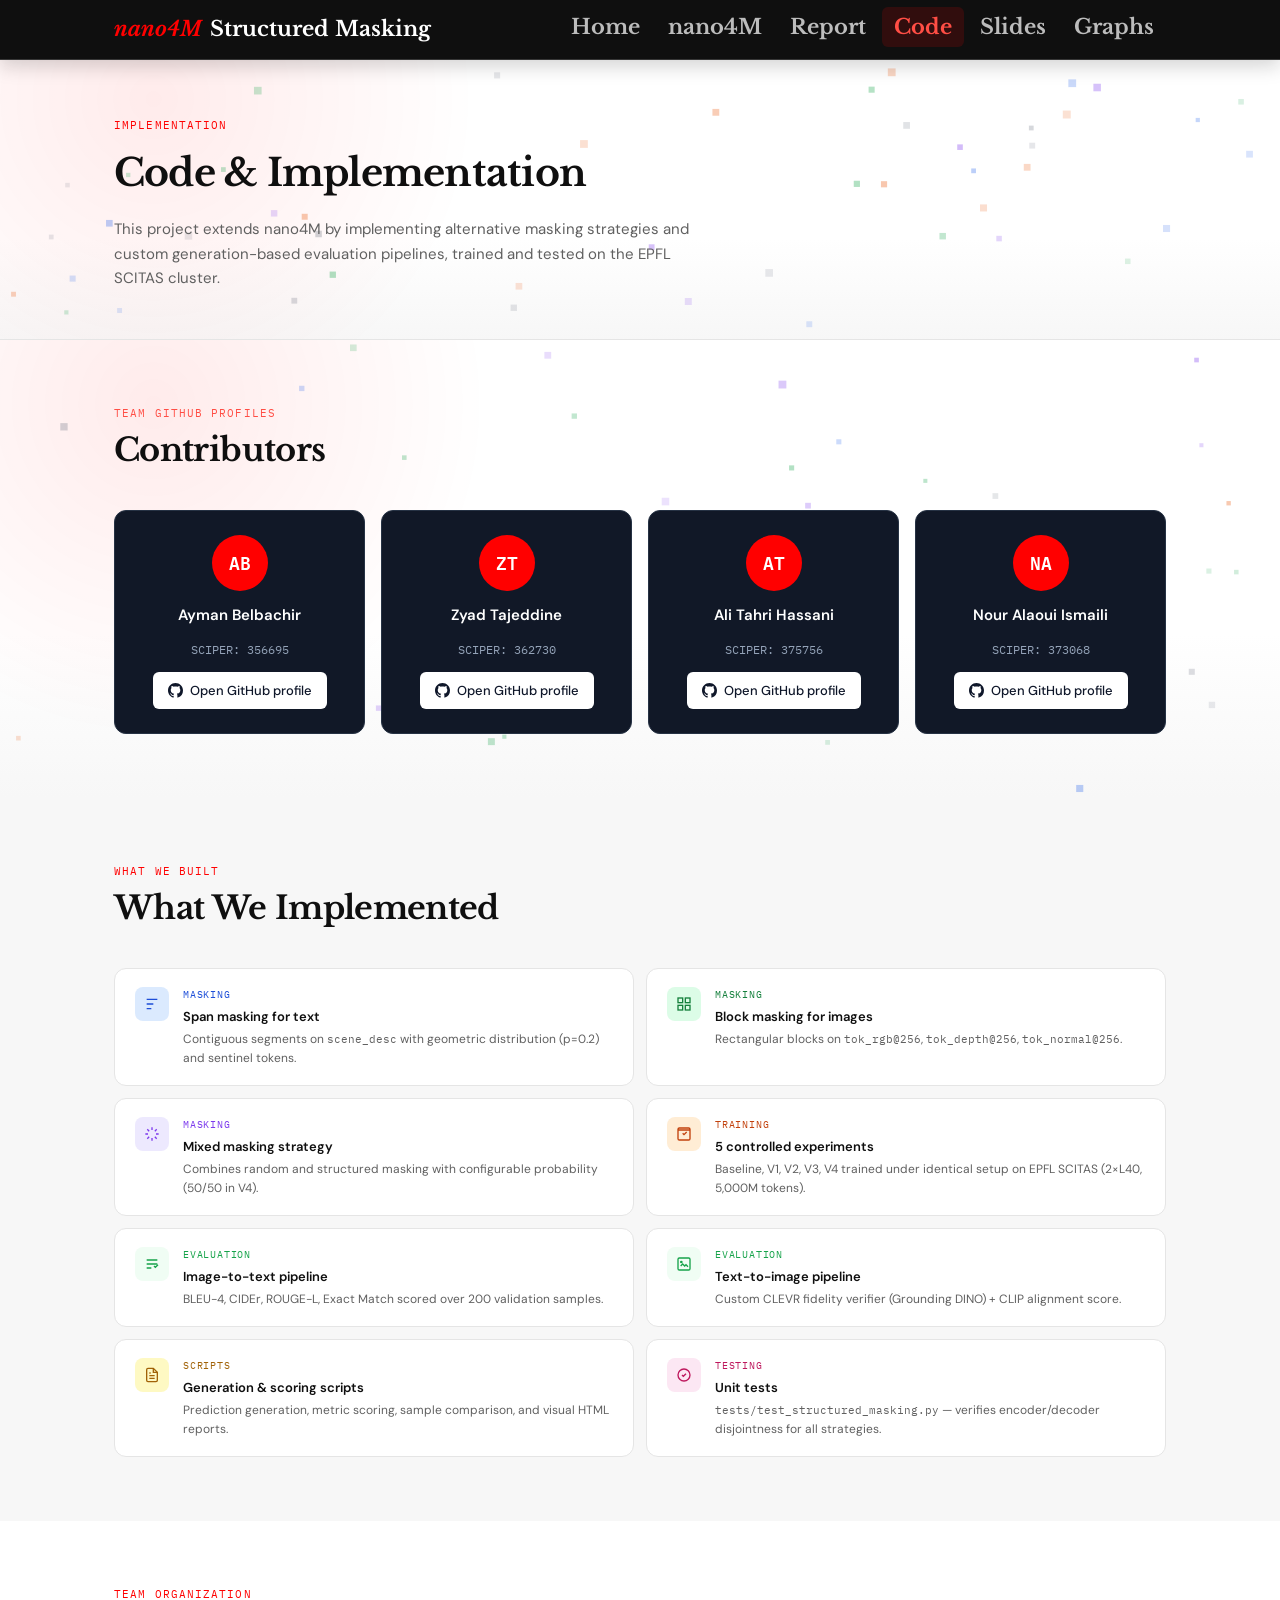
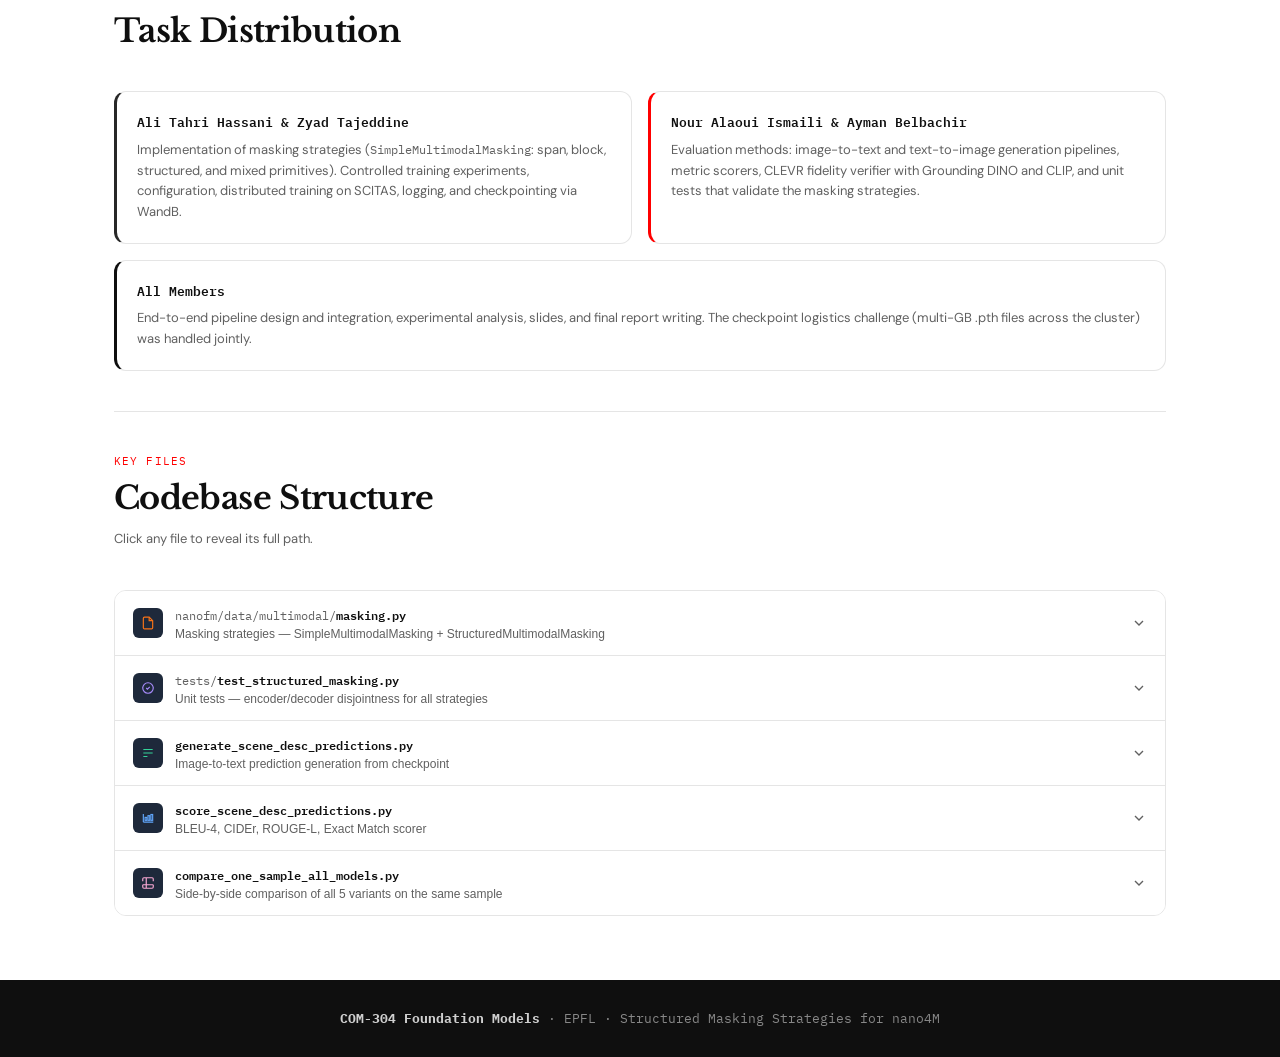
==== code.html @ 35de3976 "Add files via upload" ====
﻿<!DOCTYPE html>
<html lang="en">
<head>
  <meta charset="UTF-8">
  <meta name="viewport" content="width=device-width, initial-scale=1.0">
  <title>Code — nano4M Structured Masking</title>
  <link rel="stylesheet" href="style.css?v=20260531-1">
  <style>
    .impl-grid {
      display: grid;
      grid-template-columns: 1fr 1fr;
      gap: 12px;
    }
    @media (max-width: 640px) { .impl-grid { grid-template-columns: 1fr; } }
    .impl-card {
      background: var(--bg);
      border: 1px solid var(--border);
      border-radius: var(--radius-lg);
      padding: 18px 20px;
      display: flex;
      gap: 14px;
      align-items: flex-start;
      transition: box-shadow 0.2s, border-color 0.2s;
    }
    .impl-card:hover { box-shadow: var(--shadow-md); border-color: var(--border-dark); }
    .impl-icon { width: 34px; height: 34px; border-radius: 8px; display: flex; align-items: center; justify-content: center; flex-shrink: 0; }
    .impl-icon svg { width: 16px; height: 16px; }
    .impl-cat { font-family: var(--font-mono); font-size: 10px; text-transform: uppercase; letter-spacing: 0.08em; margin-bottom: 4px; }
    .impl-title { font-size: 13px; font-weight: 600; color: var(--text); margin-bottom: 4px; line-height: 1.4; }
    .impl-desc { font-size: 12px; color: var(--text-muted); line-height: 1.55; }

    /* Accordion */
    .file-accordion { display: flex; flex-direction: column; gap: 0; border: 1px solid var(--border); border-radius: var(--radius-lg); overflow: hidden; }
    .file-item { border-bottom: 1px solid var(--border); }
    .file-item:last-child { border-bottom: none; }
    .file-trigger {
      width: 100%; background: var(--bg); border: none; cursor: pointer;
      padding: 14px 18px; display: flex; align-items: center; gap: 12px;
      text-align: left; transition: background 0.15s;
    }
    .file-trigger:hover { background: var(--bg-alt); }
    .file-trigger.open { background: var(--bg-alt); }
    .file-icon-wrap {
      width: 30px; height: 30px; border-radius: 6px; background: #1e293b;
      display: flex; align-items: center; justify-content: center; flex-shrink: 0;
    }
    .file-icon-wrap svg { width: 14px; height: 14px; }
    .file-name-wrap { flex: 1; min-width: 0; }
    .file-name {
      font-family: var(--font-mono); font-size: 12px; font-weight: 600; color: var(--text);
      white-space: nowrap; overflow: hidden; text-overflow: ellipsis;
    }
    .file-name .dim { color: var(--text-muted); font-weight: 400; }
    .file-short { font-size: 12px; color: var(--text-muted); margin-top: 2px; }
    .file-chevron {
      flex-shrink: 0; width: 16px; height: 16px; color: var(--text-muted);
      transition: transform 0.25s; display: flex; align-items: center; justify-content: center;
    }
    .file-trigger.open .file-chevron { transform: rotate(180deg); }
    .file-body {
      overflow: hidden; max-height: 0; transition: max-height 0.3s ease;
      background: var(--bg-dark);
    }
    .file-body.open { max-height: 200px; }
    .file-body-inner { padding: 16px 20px; display: flex; flex-direction: column; gap: 10px; }
    .file-path-row { display: flex; align-items: center; gap: 10px; }
    .path-label { font-family: var(--font-mono); font-size: 10px; text-transform: uppercase; letter-spacing: .08em; color: rgba(255,255,255,0.35); flex-shrink: 0; }
    .path-value {
      font-family: var(--font-mono); font-size: 12px; color: rgba(255,255,255,0.85);
      background: rgba(255,255,255,0.06); padding: 4px 10px; border-radius: 4px;
      flex: 1; word-break: break-all;
    }
    .file-desc-row { font-size: 12px; color: rgba(255,255,255,0.5); line-height: 1.55; }
    .copy-btn {
      background: rgba(255,255,255,0.08); border: none; border-radius: 4px;
      color: rgba(255,255,255,0.5); font-family: var(--font-mono); font-size: 11px;
      padding: 4px 10px; cursor: pointer; flex-shrink: 0; transition: background 0.15s, color 0.15s;
    }
    .copy-btn:hover { background: rgba(255,255,255,0.15); color: white; }
    .copy-btn.copied { color: #4ade80; }
  </style>
</head>
<body>

<nav>
  <div class="nav-inner">
    <a href="index.html" class="nav-brand"><span>nano4M</span> Structured Masking</a>
    <button id="nav-toggle" class="nav-toggle" aria-label="Toggle menu">
      <svg width="20" height="20" viewBox="0 0 24 24" fill="none" stroke="currentColor" stroke-width="2">
        <line x1="3" y1="6" x2="21" y2="6"/><line x1="3" y1="12" x2="21" y2="12"/><line x1="3" y1="18" x2="21" y2="18"/>
      </svg>
    </button>
    <ul class="nav-links" id="nav-links">
      <li><a href="index.html">Home</a></li>
      <li><a href="nano4m.html">nano4M</a></li>
      <li><a href="report.html">Report</a></li>
      <li><a href="code.html" class="active">Code</a></li>
      <li><a href="slides.html">Slides</a></li>
      <li><a href="graphs.html">Graphs</a></li>
    </ul>
  </div>
</nav>

<div class="page-hero">
  <div class="container">
    <div class="section-tag">Implementation</div>
    <h1>Code &amp; Implementation</h1>
    <p>This project extends nano4M by implementing alternative masking strategies and custom generation-based evaluation pipelines, trained and tested on the EPFL SCITAS cluster.</p>
  </div>
</div>

<!-- GitHub Profiles -->
<section class="github-section">
  <div class="container">
    <div class="section-header">
      <div class="section-tag">Team GitHub profiles</div>
      <h2>Contributors</h2>
    </div>
    <div class="github-grid">
      <div class="github-card">
        <div class="github-avatar">AB</div>
        <h3>Ayman Belbachir</h3>
        <span class="text-mono text-muted">SCIPER: 356695</span>
        <a href="https://github.com/aymanbelbachir" target="_blank" rel="noopener noreferrer" class="btn-github">
          <svg width="15" height="15" viewBox="0 0 24 24" fill="currentColor"><path d="M12 0C5.37 0 0 5.37 0 12c0 5.31 3.435 9.795 8.205 11.385.6.105.825-.255.825-.57 0-.285-.015-1.23-.015-2.235-3.015.555-3.795-.735-4.035-1.41-.135-.345-.72-1.41-1.23-1.695-.42-.225-1.02-.78-.015-.795.945-.015 1.62.87 1.845 1.23 1.08 1.815 2.805 1.305 3.495.99.105-.78.42-1.305.765-1.605-2.67-.3-5.46-1.335-5.46-5.925 0-1.305.465-2.385 1.23-3.225-.12-.3-.54-1.53.12-3.18 0 0 1.005-.315 3.3 1.23.96-.27 1.98-.405 3-.405s2.04.135 3 .405c2.295-1.56 3.3-1.23 3.3-1.23.66 1.65.24 2.88.12 3.18.765.84 1.23 1.905 1.23 3.225 0 4.605-2.805 5.625-5.475 5.925.435.375.81 1.095.81 2.22 0 1.605-.015 2.895-.015 3.3 0 .315.225.69.825.57A12.02 12.02 0 0 0 24 12c0-6.63-5.37-12-12-12z"/></svg>
          Open GitHub profile
        </a>
      </div>
      <div class="github-card">
        <div class="github-avatar">ZT</div>
        <h3>Zyad Tajeddine</h3>
        <span class="text-mono text-muted">SCIPER: 362730</span>
        <a href="https://github.com/zyad77" target="_blank" rel="noopener noreferrer" class="btn-github">
          <svg width="15" height="15" viewBox="0 0 24 24" fill="currentColor"><path d="M12 0C5.37 0 0 5.37 0 12c0 5.31 3.435 9.795 8.205 11.385.6.105.825-.255.825-.57 0-.285-.015-1.23-.015-2.235-3.015.555-3.795-.735-4.035-1.41-.135-.345-.72-1.41-1.23-1.695-.42-.225-1.02-.78-.015-.795.945-.015 1.62.87 1.845 1.23 1.08 1.815 2.805 1.305 3.495.99.105-.78.42-1.305.765-1.605-2.67-.3-5.46-1.335-5.46-5.925 0-1.305.465-2.385 1.23-3.225-.12-.3-.54-1.53.12-3.18 0 0 1.005-.315 3.3 1.23.96-.27 1.98-.405 3-.405s2.04.135 3 .405c2.295-1.56 3.3-1.23 3.3-1.23.66 1.65.24 2.88.12 3.18.765.84 1.23 1.905 1.23 3.225 0 4.605-2.805 5.625-5.475 5.925.435.375.81 1.095.81 2.22 0 1.605-.015 2.895-.015 3.3 0 .315.225.69.825.57A12.02 12.02 0 0 0 24 12c0-6.63-5.37-12-12-12z"/></svg>
          Open GitHub profile
        </a>
      </div>
      <div class="github-card">
        <div class="github-avatar">AT</div>
        <h3>Ali Tahri Hassani</h3>
        <span class="text-mono text-muted">SCIPER: 375756</span>
        <a href="https://github.com/idk558" target="_blank" rel="noopener noreferrer" class="btn-github">
          <svg width="15" height="15" viewBox="0 0 24 24" fill="currentColor"><path d="M12 0C5.37 0 0 5.37 0 12c0 5.31 3.435 9.795 8.205 11.385.6.105.825-.255.825-.57 0-.285-.015-1.23-.015-2.235-3.015.555-3.795-.735-4.035-1.41-.135-.345-.72-1.41-1.23-1.695-.42-.225-1.02-.78-.015-.795.945-.015 1.62.87 1.845 1.23 1.08 1.815 2.805 1.305 3.495.99.105-.78.42-1.305.765-1.605-2.67-.3-5.46-1.335-5.46-5.925 0-1.305.465-2.385 1.23-3.225-.12-.3-.54-1.53.12-3.18 0 0 1.005-.315 3.3 1.23.96-.27 1.98-.405 3-.405s2.04.135 3 .405c2.295-1.56 3.3-1.23 3.3-1.23.66 1.65.24 2.88.12 3.18.765.84 1.23 1.905 1.23 3.225 0 4.605-2.805 5.625-5.475 5.925.435.375.81 1.095.81 2.22 0 1.605-.015 2.895-.015 3.3 0 .315.225.69.825.57A12.02 12.02 0 0 0 24 12c0-6.63-5.37-12-12-12z"/></svg>
          Open GitHub profile
        </a>
      </div>
      <div class="github-card">
        <div class="github-avatar">NA</div>
        <h3>Nour Alaoui Ismaili</h3>
        <span class="text-mono text-muted">SCIPER: 373068</span>
        <a href="https://github.com/nouralaoui" target="_blank" rel="noopener noreferrer" class="btn-github">
          <svg width="15" height="15" viewBox="0 0 24 24" fill="currentColor"><path d="M12 0C5.37 0 0 5.37 0 12c0 5.31 3.435 9.795 8.205 11.385.6.105.825-.255.825-.57 0-.285-.015-1.23-.015-2.235-3.015.555-3.795-.735-4.035-1.41-.135-.345-.72-1.41-1.23-1.695-.42-.225-1.02-.78-.015-.795.945-.015 1.62.87 1.845 1.23 1.08 1.815 2.805 1.305 3.495.99.105-.78.42-1.305.765-1.605-2.67-.3-5.46-1.335-5.46-5.925 0-1.305.465-2.385 1.23-3.225-.12-.3-.54-1.53.12-3.18 0 0 1.005-.315 3.3 1.23.96-.27 1.98-.405 3-.405s2.04.135 3 .405c2.295-1.56 3.3-1.23 3.3-1.23.66 1.65.24 2.88.12 3.18.765.84 1.23 1.905 1.23 3.225 0 4.605-2.805 5.625-5.475 5.925.435.375.81 1.095.81 2.22 0 1.605-.015 2.895-.015 3.3 0 .315.225.69.825.57A12.02 12.02 0 0 0 24 12c0-6.63-5.37-12-12-12z"/></svg>
          Open GitHub profile
        </a>
      </div>
    </div>
  </div>
</section>

<!-- What We Implemented -->
<section class="alt">
  <div class="container">
    <div class="section-header">
      <div class="section-tag">What we built</div>
      <h2>What We Implemented</h2>
    </div>
    <div class="impl-grid">
      <div class="impl-card">
        <div class="impl-icon" style="background:#dbeafe;"><svg viewBox="0 0 24 24" fill="none" stroke="#1d4ed8" stroke-width="2"><path d="M4 5h16M4 12h10M4 19h7"/></svg></div>
        <div>
          <div class="impl-cat" style="color:#1d4ed8;">Masking</div>
          <div class="impl-title">Span masking for text</div>
          <div class="impl-desc">Contiguous segments on <code class="text-mono" style="font-size:11px">scene_desc</code> with geometric distribution (p=0.2) and sentinel tokens.</div>
        </div>
      </div>
      <div class="impl-card">
        <div class="impl-icon" style="background:#dcfce7;"><svg viewBox="0 0 24 24" fill="none" stroke="#15803d" stroke-width="2"><rect x="3" y="3" width="7" height="7"/><rect x="14" y="3" width="7" height="7"/><rect x="3" y="14" width="7" height="7"/><rect x="14" y="14" width="7" height="7"/></svg></div>
        <div>
          <div class="impl-cat" style="color:#15803d;">Masking</div>
          <div class="impl-title">Block masking for images</div>
          <div class="impl-desc">Rectangular blocks on <code class="text-mono" style="font-size:11px">tok_rgb@256</code>, <code class="text-mono" style="font-size:11px">tok_depth@256</code>, <code class="text-mono" style="font-size:11px">tok_normal@256</code>.</div>
        </div>
      </div>
      <div class="impl-card">
        <div class="impl-icon" style="background:#ede9fe;"><svg viewBox="0 0 24 24" fill="none" stroke="#7c3aed" stroke-width="2"><path d="M12 2v4M12 18v4M4.93 4.93l2.83 2.83M16.24 16.24l2.83 2.83M2 12h4M18 12h4M4.93 19.07l2.83-2.83M16.24 7.76l2.83-2.83"/></svg></div>
        <div>
          <div class="impl-cat" style="color:#7c3aed;">Masking</div>
          <div class="impl-title">Mixed masking strategy</div>
          <div class="impl-desc">Combines random and structured masking with configurable probability (50/50 in V4).</div>
        </div>
      </div>
      <div class="impl-card">
        <div class="impl-icon" style="background:#ffedd5;"><svg viewBox="0 0 24 24" fill="none" stroke="#c2410c" stroke-width="2"><path d="M5 3h14M5 3a2 2 0 0 0-2 2v1M19 3a2 2 0 0 1 2 2v1M3 6h18M3 6v13a2 2 0 0 0 2 2h14a2 2 0 0 0 2-2V6"/><path d="M10 11l2 2 4-4"/></svg></div>
        <div>
          <div class="impl-cat" style="color:#c2410c;">Training</div>
          <div class="impl-title">5 controlled experiments</div>
          <div class="impl-desc">Baseline, V1, V2, V3, V4 trained under identical setup on EPFL SCITAS (2×L40, 5,000M tokens).</div>
        </div>
      </div>
      <div class="impl-card">
        <div class="impl-icon" style="background:#f0fdf4;"><svg viewBox="0 0 24 24" fill="none" stroke="#16a34a" stroke-width="2"><path d="M4 6h16M4 12h16M4 18h7"/><path d="M15 15l2 2 4-4"/></svg></div>
        <div>
          <div class="impl-cat" style="color:#16a34a;">Evaluation</div>
          <div class="impl-title">Image-to-text pipeline</div>
          <div class="impl-desc">BLEU-4, CIDEr, ROUGE-L, Exact Match scored over 200 validation samples.</div>
        </div>
      </div>
      <div class="impl-card">
        <div class="impl-icon" style="background:#f0fdf4;"><svg viewBox="0 0 24 24" fill="none" stroke="#16a34a" stroke-width="2"><rect x="3" y="3" width="18" height="18" rx="2"/><path d="m7 15 3-3 3 3 2-2 3 3"/><circle cx="8" cy="9" r="1"/></svg></div>
        <div>
          <div class="impl-cat" style="color:#16a34a;">Evaluation</div>
          <div class="impl-title">Text-to-image pipeline</div>
          <div class="impl-desc">Custom CLEVR fidelity verifier (Grounding DINO) + CLIP alignment score.</div>
        </div>
      </div>
      <div class="impl-card">
        <div class="impl-icon" style="background:#fef9c3;"><svg viewBox="0 0 24 24" fill="none" stroke="#a16207" stroke-width="2"><path d="M14 2H6a2 2 0 0 0-2 2v16a2 2 0 0 0 2 2h12a2 2 0 0 0 2-2V8z"/><path d="M14 2v6h6M16 13H8M16 17H8M10 9H8"/></svg></div>
        <div>
          <div class="impl-cat" style="color:#a16207;">Scripts</div>
          <div class="impl-title">Generation &amp; scoring scripts</div>
          <div class="impl-desc">Prediction generation, metric scoring, sample comparison, and visual HTML reports.</div>
        </div>
      </div>
      <div class="impl-card">
        <div class="impl-icon" style="background:#fce7f3;"><svg viewBox="0 0 24 24" fill="none" stroke="#be185d" stroke-width="2"><path d="M9 12l2 2 4-4"/><path d="M21 12a9 9 0 1 1-18 0 9 9 0 0 1 18 0z"/></svg></div>
        <div>
          <div class="impl-cat" style="color:#be185d;">Testing</div>
          <div class="impl-title">Unit tests</div>
          <div class="impl-desc"><code class="text-mono" style="font-size:11px">tests/test_structured_masking.py</code> — verifies encoder/decoder disjointness for all strategies.</div>
        </div>
      </div>
    </div>
  </div>
</section>

<!-- Task Distribution -->
<section>
  <div class="container">
    <div class="section-header">
      <div class="section-tag">Team organization</div>
      <h2>Task Distribution</h2>
    </div>
    <div class="task-cards">
      <div class="task-card" style="border-left:3px solid var(--v3);">
        <h3>Ali Tahri Hassani &amp; Zyad Tajeddine</h3>
        <p>Implementation of masking strategies (<code class="text-mono">SimpleMultimodalMasking</code>: span, block, structured, and mixed primitives). Controlled training experiments, configuration, distributed training on SCITAS, logging, and checkpointing via WandB.</p>
      </div>
      <div class="task-card" style="border-left:3px solid var(--v1);">
        <h3>Nour Alaoui Ismaili &amp; Ayman Belbachir</h3>
        <p>Evaluation methods: image-to-text and text-to-image generation pipelines, metric scorers, CLEVR fidelity verifier with Grounding DINO and CLIP, and unit tests that validate the masking strategies.</p>
      </div>
      <div class="task-card" style="grid-column:1/-1;border-left:3px solid var(--text);">
        <h3>All Members</h3>
        <p>End-to-end pipeline design and integration, experimental analysis, slides, and final report writing. The checkpoint logistics challenge (multi-GB .pth files across the cluster) was handled jointly.</p>
      </div>
    </div>

    <hr class="divider">

    <div class="section-header">
      <div class="section-tag">Key files</div>
      <h2>Codebase Structure</h2>
      <p style="font-size:13px;color:var(--text-muted);">Click any file to reveal its full path.</p>
    </div>

    <div class="file-accordion">

      <div class="file-item">
        <button class="file-trigger" onclick="toggleFile(this)">
          <div class="file-icon-wrap">
            <svg viewBox="0 0 24 24" fill="none" stroke="#f97316" stroke-width="2"><path d="M14 2H6a2 2 0 0 0-2 2v16a2 2 0 0 0 2 2h12a2 2 0 0 0 2-2V8z"/><path d="M14 2v6h6"/></svg>
          </div>
          <div class="file-name-wrap">
            <div class="file-name"><span class="dim">nanofm/data/multimodal/</span>masking.py</div>
            <div class="file-short">Masking strategies — SimpleMultimodalMasking + StructuredMultimodalMasking</div>
          </div>
          <div class="file-chevron">
            <svg width="16" height="16" viewBox="0 0 24 24" fill="none" stroke="currentColor" stroke-width="2"><polyline points="6 9 12 15 18 9"/></svg>
          </div>
        </button>
        <div class="file-body">
          <div class="file-body-inner">
            <div class="file-path-row">
              <span class="path-label">path</span>
              <span class="path-value">com-304-FM-project-2026-main/nano4M/nanofm/data/multimodal/masking.py</span>
              <button class="copy-btn" onclick="copyPath(this, 'com-304-FM-project-2026-main/nano4M/nanofm/data/multimodal/masking.py')">copy</button>
            </div>
            <div class="file-desc-row">Core masking logic. Contains <code style="font-family:monospace;font-size:11px;color:#a5f3fc">SimpleMultimodalMasking</code> (baseline) and <code style="font-family:monospace;font-size:11px;color:#a5f3fc">StructuredMultimodalMasking</code> subclass with span, block, and mixed primitives.</div>
          </div>
        </div>
      </div>

      <div class="file-item">
        <button class="file-trigger" onclick="toggleFile(this)">
          <div class="file-icon-wrap">
            <svg viewBox="0 0 24 24" fill="none" stroke="#a78bfa" stroke-width="2"><path d="M9 12l2 2 4-4"/><path d="M21 12a9 9 0 1 1-18 0 9 9 0 0 1 18 0z"/></svg>
          </div>
          <div class="file-name-wrap">
            <div class="file-name"><span class="dim">tests/</span>test_structured_masking.py</div>
            <div class="file-short">Unit tests — encoder/decoder disjointness for all strategies</div>
          </div>
          <div class="file-chevron">
            <svg width="16" height="16" viewBox="0 0 24 24" fill="none" stroke="currentColor" stroke-width="2"><polyline points="6 9 12 15 18 9"/></svg>
          </div>
        </button>
        <div class="file-body">
          <div class="file-body-inner">
            <div class="file-path-row">
              <span class="path-label">path</span>
              <span class="path-value">com-304-FM-project-2026-main/nano4M/tests/test_structured_masking.py</span>
              <button class="copy-btn" onclick="copyPath(this, 'com-304-FM-project-2026-main/nano4M/tests/test_structured_masking.py')">copy</button>
            </div>
            <div class="file-desc-row">Run with <code style="font-family:monospace;font-size:11px;color:#a5f3fc">python -m unittest discover -s tests</code>. Asserts encoder/decoder position disjointness across all 5 masking variants.</div>
          </div>
        </div>
      </div>

      <div class="file-item">
        <button class="file-trigger" onclick="toggleFile(this)">
          <div class="file-icon-wrap">
            <svg viewBox="0 0 24 24" fill="none" stroke="#34d399" stroke-width="2"><path d="M4 6h16M4 12h16M4 18h7"/></svg>
          </div>
          <div class="file-name-wrap">
            <div class="file-name">generate_scene_desc_predictions.py</div>
            <div class="file-short">Image-to-text prediction generation from checkpoint</div>
          </div>
          <div class="file-chevron">
            <svg width="16" height="16" viewBox="0 0 24 24" fill="none" stroke="currentColor" stroke-width="2"><polyline points="6 9 12 15 18 9"/></svg>
          </div>
        </button>
        <div class="file-body">
          <div class="file-body-inner">
            <div class="file-path-row">
              <span class="path-label">path</span>
              <span class="path-value">com-304-FM-project-2026-main/nano4M/generate_scene_desc_predictions.py</span>
              <button class="copy-btn" onclick="copyPath(this, 'com-304-FM-project-2026-main/nano4M/generate_scene_desc_predictions.py')">copy</button>
            </div>
            <div class="file-desc-row">Loads a trained <code style="font-family:monospace;font-size:11px;color:#a5f3fc">.pth</code> checkpoint, runs greedy ROAR decoding on 200 validation samples, and saves reference/prediction pairs as JSON.</div>
          </div>
        </div>
      </div>

      <div class="file-item">
        <button class="file-trigger" onclick="toggleFile(this)">
          <div class="file-icon-wrap">
            <svg viewBox="0 0 24 24" fill="none" stroke="#60a5fa" stroke-width="2"><path d="M4 19V5M4 19h17"/><rect x="7" y="11" width="3" height="5"/><rect x="12" y="8" width="3" height="8"/><rect x="17" y="6" width="3" height="10"/></svg>
          </div>
          <div class="file-name-wrap">
            <div class="file-name">score_scene_desc_predictions.py</div>
            <div class="file-short">BLEU-4, CIDEr, ROUGE-L, Exact Match scorer</div>
          </div>
          <div class="file-chevron">
            <svg width="16" height="16" viewBox="0 0 24 24" fill="none" stroke="currentColor" stroke-width="2"><polyline points="6 9 12 15 18 9"/></svg>
          </div>
        </button>
        <div class="file-body">
          <div class="file-body-inner">
            <div class="file-path-row">
              <span class="path-label">path</span>
              <span class="path-value">com-304-FM-project-2026-main/nano4M/score_scene_desc_predictions.py</span>
              <button class="copy-btn" onclick="copyPath(this, 'com-304-FM-project-2026-main/nano4M/score_scene_desc_predictions.py')">copy</button>
            </div>
            <div class="file-desc-row">Reads the JSON pairs from the generator script and computes BLEU-4, lightweight TF-IDF CIDEr, ROUGE-L, and Exact Match on 0–100 scale.</div>
          </div>
        </div>
      </div>

      <div class="file-item">
        <button class="file-trigger" onclick="toggleFile(this)">
          <div class="file-icon-wrap">
            <svg viewBox="0 0 24 24" fill="none" stroke="#f9a8d4" stroke-width="2"><path d="M9 3H5a2 2 0 0 0-2 2v4m6-6h10a2 2 0 0 1 2 2v4M9 3v18m0 0h10a2 2 0 0 0 2-2v-4M9 21H5a2 2 0 0 1-2-2v-4m0 0h18"/></svg>
          </div>
          <div class="file-name-wrap">
            <div class="file-name">compare_one_sample_all_models.py</div>
            <div class="file-short">Side-by-side comparison of all 5 variants on the same sample</div>
          </div>
          <div class="file-chevron">
            <svg width="16" height="16" viewBox="0 0 24 24" fill="none" stroke="currentColor" stroke-width="2"><polyline points="6 9 12 15 18 9"/></svg>
          </div>
        </button>
        <div class="file-body">
          <div class="file-body-inner">
            <div class="file-path-row">
              <span class="path-label">path</span>
              <span class="path-value">com-304-FM-project-2026-main/nano4M/compare_one_sample_all_models.py</span>
              <button class="copy-btn" onclick="copyPath(this, 'com-304-FM-project-2026-main/nano4M/compare_one_sample_all_models.py')">copy</button>
            </div>
            <div class="file-desc-row">Runs Baseline, V1, V2, V3, V4 on the same validation sample and exports a side-by-side comparison report for qualitative analysis.</div>
          </div>
        </div>
      </div>

    </div>
  </div>
</section>

<footer>
  <strong>COM-304 Foundation Models</strong> &middot; EPFL &middot; Structured Masking Strategies for nano4M
</footer>

<script src="script.js?v=20260531-1"></script>
<script>
function toggleFile(trigger) {
  const item = trigger.closest('.file-item');
  const body = item.querySelector('.file-body');
  const isOpen = trigger.classList.contains('open');

  document.querySelectorAll('.file-trigger.open').forEach(t => {
    t.classList.remove('open');
    t.closest('.file-item').querySelector('.file-body').classList.remove('open');
  });

  if (!isOpen) {
    trigger.classList.add('open');
    body.classList.add('open');
  }
}

function copyPath(btn, path) {
  navigator.clipboard.writeText(path).then(() => {
    btn.textContent = 'copied!';
    btn.classList.add('copied');
    setTimeout(() => { btn.textContent = 'copy'; btn.classList.remove('copied'); }, 2000);
  });
}
</script>
</body>
</html>
---- style.css ----
﻿/* =====================================================
   nano4M Project Website - style.css
   EPFL COM-304 &middot; Structured Masking Strategies
   ===================================================== */

/* ---------- Google Fonts ---------- */
@import url('https://fonts.googleapis.com/css2?family=IBM+Plex+Mono:wght@400;500&family=Libre+Baskerville:ital,wght@0,400;0,700;1,400&family=DM+Sans:ital,opsz,wght@0,9..40,300;0,9..40,400;0,9..40,500;0,9..40,600;1,9..40,400&display=swap');

/* ---------- CSS Variables ---------- */
:root {
  --bg: #ffffff;
  --bg-alt: #f7f7f7;
  --bg-soft-blue: #f1f1f1;
  --bg-soft-red: #fff0f0;
  --bg-soft-green: #f8f8f8;
  --bg-soft-amber: #fff7f7;
  --bg-dark: #0f0f0f;
  --text: #0f0f0f;
  --text-muted: #606060;
  --text-light: #909090;
  --border: #e5e5e5;
  --border-dark: #cfcfcf;

  --accent-epfl: #ff0000;
  --accent-blue: #0f0f0f;
  --accent-cyan: #ff0000;
  --accent-mint: #cc0000;
  --accent-gold: #ff4e45;

  /* Model accent colors */
  --baseline: #6b7280;
  --v1: #ff0000;
  --v2: #cc0000;
  --v3: #282828;
  --v4: #606060;

  --font-body: 'DM Sans', sans-serif;
  --font-display: 'Libre Baskerville', serif;
  --font-mono: 'IBM Plex Mono', monospace;

  --radius: 6px;
  --radius-lg: 12px;
  --shadow-sm: 0 1px 2px rgba(15,15,15,0.08);
  --shadow: 0 1px 3px rgba(15,15,15,0.08), 0 1px 2px rgba(15,15,15,0.06);
  --shadow-md: 0 6px 18px rgba(15,15,15,0.12), 0 2px 4px rgba(15,15,15,0.08);
  --shadow-lg: 0 14px 34px rgba(15,15,15,0.16);

  --max-w: 1100px;
  --nav-h: 60px;
}

/* ---------- Reset & Base ---------- */
*, *::before, *::after { box-sizing: border-box; margin: 0; padding: 0; }

html { scroll-behavior: smooth; }

body {
  font-family: var(--font-body);
  background: #ffffff;
  color: var(--text);
  line-height: 1.65;
  font-size: 16px;
  -webkit-font-smoothing: antialiased;
}

img { max-width: 100%; display: block; }
a { color: inherit; text-decoration: none; }

/* ---------- Navigation ---------- */
nav {
  position: sticky;
  top: 0;
  z-index: 100;
  background: #0f0f0f;
  backdrop-filter: blur(10px);
  border-bottom: 1px solid rgba(255,255,255,0.16);
  height: var(--nav-h);
  box-shadow: 0 6px 18px rgba(15,15,15,0.18);
}

.nav-inner {
  max-width: var(--max-w);
  margin: 0 auto;
  padding: 0 24px;
  height: 100%;
  display: flex;
  align-items: center;
  justify-content: space-between;
}

.nav-brand {
  font-family: var(--font-display);
  font-size: clamp(17px, 1.7vw, 21px);
  font-weight: 700;
  color: #ffffff;
  letter-spacing: 0;
  line-height: 1;
  display: inline-flex;
  align-items: baseline;
  gap: 9px;
  white-space: nowrap;
}

.nav-brand span {
  color: #ff0000;
  font-style: italic;
}

.nav-links {
  display: flex;
  align-items: center;
  gap: 4px;
  list-style: none;
}

.nav-links a {
  font-family: var(--font-display);
  font-size: clamp(17px, 1.7vw, 21px);
  font-weight: 700;
  letter-spacing: 0;
  line-height: 1;
  color: rgba(255,255,255,0.72);
  padding: 7px 12px;
  border-radius: var(--radius);
  transition: background 0.15s, color 0.15s;
}

.nav-links a:hover {
  background: rgba(255,255,255,0.12);
  color: #ffffff;
}

.nav-links a.active {
  background: rgba(255,0,0,0.14);
  color: #ff4e45;
}

.nav-toggle {
  display: none;
  background: none;
  border: none;
  cursor: pointer;
  padding: 8px;
  color: #ffffff;
}

/* ---------- Layout ---------- */
.container {
  max-width: var(--max-w);
  margin: 0 auto;
  padding: 0 24px;
}

section {
  padding: 64px 0;
}

section.alt {
  background: var(--bg-alt);
}

/* ---------- Hero ---------- */
.hero {
  padding: 80px 0 64px;
  border-bottom: 1px solid var(--border);
  background:
    radial-gradient(circle at 12% 14%, rgba(255,0,0,0.08), transparent 28%),
    linear-gradient(180deg, #ffffff 0%, #ffffff 64%, #f7f7f7 100%);
  position: relative;
  overflow: hidden;
}

.hero .container {
  position: relative;
}

#heroCanvas {
  position: absolute;
  top: 0;
  left: 0;
  width: 100%;
  height: 100%;
  pointer-events: none;
  z-index: 0;
}

.hero-label,
.hero h1,
.hero-subtitle,
.team-grid {
  position: relative;
  z-index: 1;
}

.hero-label {
  display: inline-flex;
  align-items: center;
  gap: 8px;
  font-family: var(--font-mono);
  font-size: 12px;
  color: var(--accent-cyan);
  background: #fff0f0;
  border: 1px solid #ffd4d4;
  padding: 5px 12px;
  border-radius: 100px;
  margin-bottom: 24px;
  letter-spacing: 0.05em;
  text-transform: uppercase;
}

.hero-label::before {
  content: '';
  width: 7px; height: 7px;
  border-radius: 50%;
  background: #ff0000;
  box-shadow: 0 0 0 3px rgba(255,0,0,0.12);
}

.hero h1 {
  font-family: var(--font-display);
  font-size: clamp(28px, 4vw, 46px);
  line-height: 1.2;
  letter-spacing: -0.02em;
  color: var(--text);
  max-width: 760px;
  margin-bottom: 16px;
}

.hero-subtitle {
  font-size: 18px;
  color: var(--text-muted);
  max-width: 640px;
  margin-bottom: 40px;
  font-style: italic;
  font-family: var(--font-display);
}

/* ---------- Team ---------- */
.team-grid {
  display: flex;
  flex-wrap: wrap;
  gap: 10px;
}

.team-pill {
  display: flex;
  align-items: center;
  gap: 8px;
  background: rgba(255,255,255,0.92);
  border: 1px solid #c4dddd;
  border-radius: 100px;
  padding: 8px 16px;
  font-size: 14px;
  font-weight: 500;
  color: var(--text);
  cursor: pointer;
  font-family: var(--font-body);
  transition: background 0.15s, border-color 0.15s, box-shadow 0.15s, transform 0.15s;
}

.team-pill:hover,
.team-pill:focus,
.team-pill.is-showing-email {
  background: #fff0f0;
  border-color: #ffb3b3;
  box-shadow: var(--shadow-sm);
  transform: translateY(-1px);
  outline: none;
}

.team-pill-text,
.team-pill-email {
  white-space: nowrap;
}

.team-pill-email {
  display: none;
  font-family: var(--font-mono);
  font-size: 12px;
  color: var(--accent-blue);
}

.team-pill:focus .team-pill-text,
.team-pill.is-showing-email .team-pill-text {
  display: none;
}

.team-pill:focus .team-pill-email,
.team-pill.is-showing-email .team-pill-email {
  display: inline;
}

.team-pill-avatar {
  width: 28px;
  height: 28px;
  border-radius: 50%;
  background: #ff0000;
  color: white;
  display: flex;
  align-items: center;
  justify-content: center;
  font-size: 11px;
  font-family: var(--font-mono);
  font-weight: 500;
  flex-shrink: 0;
}

/* ---------- Section Headings ---------- */
.section-header {
  margin-bottom: 40px;
}

.section-tag {
  font-family: var(--font-mono);
  font-size: 11px;
  text-transform: uppercase;
  letter-spacing: 0.1em;
  color: var(--accent-cyan);
  margin-bottom: 8px;
}

.section-header h2 {
  font-family: var(--font-display);
  font-size: clamp(22px, 3vw, 32px);
  letter-spacing: -0.02em;
  line-height: 1.25;
}

.section-header p {
  color: var(--text-muted);
  margin-top: 10px;
  max-width: 640px;
  font-size: 15px;
}

/* ---------- Nav Cards ---------- */
.nav-cards {
  display: grid;
  grid-template-columns: repeat(auto-fit, minmax(220px, 1fr));
  gap: 16px;
}

.nav-card {
  display: flex;
  flex-direction: column;
  gap: 8px;
  padding: 24px;
  background: rgba(255,255,255,0.94);
  border: 1px solid var(--border);
  border-radius: var(--radius-lg);
  transition: border-color 0.2s, box-shadow 0.2s, transform 0.2s;
  cursor: pointer;
}

.nav-card:hover {
  border-color: #ffb3b3;
  box-shadow: var(--shadow-md);
  transform: translateY(-2px);
}

.about-icon,
.nav-card-icon {
  width: 34px;
  height: 34px;
  display: inline-flex;
  align-items: center;
  justify-content: center;
  color: var(--accent-cyan);
  background: #fff0f0;
  border: 1px solid #ffd4d4;
  border-radius: var(--radius);
}

.about-icon {
  margin-bottom: 10px;
}

.about-icon svg,
.nav-card-icon svg {
  width: 20px;
  height: 20px;
  fill: none;
  stroke: currentColor;
  stroke-width: 1.8;
  stroke-linecap: round;
  stroke-linejoin: round;
}

.nav-card:hover .nav-card-icon {
  background: #ff0000;
  color: white;
  border-color: transparent;
}

.nav-card h3 {
  font-size: 16px;
  font-weight: 600;
}

.nav-card p {
  font-size: 13px;
  color: var(--text-muted);
}

.nav-card .arrow {
  margin-top: auto;
  font-size: 18px;
  color: var(--text-light);
  transition: transform 0.2s;
}

.nav-card:hover .arrow {
  transform: translateX(4px);
  color: var(--accent-epfl);
}

/* ---------- Model Cards ---------- */
.model-cards {
  display: grid;
  grid-template-columns: repeat(auto-fit, minmax(300px, 1fr));
  gap: 20px;
}

.model-card {
  border: 1px solid var(--border);
  border-radius: var(--radius-lg);
  overflow: hidden;
  background: rgba(255,255,255,0.94);
  transition: box-shadow 0.2s, transform 0.2s;
}

.model-card:hover {
  box-shadow: var(--shadow-md);
  transform: translateY(-2px);
}

.model-card-header {
  display: flex;
  align-items: center;
  justify-content: space-between;
  padding: 16px 20px;
  border-bottom: 1px solid var(--border);
}

.model-badge {
  font-family: var(--font-mono);
  font-size: 11px;
  font-weight: 500;
  padding: 3px 10px;
  border-radius: 100px;
  color: white;
}

.model-codename {
  font-family: var(--font-mono);
  font-size: 11px;
  color: var(--text-muted);
}

.model-card-body {
  padding: 20px;
}

.model-card-body p {
  font-size: 13px;
  color: var(--text-muted);
  line-height: 1.6;
  margin-bottom: 16px;
}

.model-masks {
  display: flex;
  gap: 8px;
  margin-bottom: 16px;
  flex-wrap: wrap;
}

.mask-tag {
  display: flex;
  align-items: center;
  gap: 5px;
  font-size: 12px;
  font-family: var(--font-mono);
  background: #ffffff;
  border: 1px solid var(--border);
  padding: 3px 9px;
  border-radius: var(--radius);
  color: var(--text-muted);
}

.mask-tag .dot {
  width: 6px; height: 6px;
  border-radius: 50%;
}

.img-placeholder {
  background: var(--bg-alt);
  border: 1px dashed var(--border-dark);
  border-radius: var(--radius);
  height: 80px;
  display: flex;
  align-items: center;
  justify-content: center;
  font-size: 12px;
  color: var(--text-light);
  font-family: var(--font-mono);
}

.img-placeholder img {
  width: 100%;
  height: 100%;
  object-fit: cover;
  border-radius: var(--radius);
}

.masking-canvas-wrap {
  display: flex;
  gap: 16px;
  align-items: flex-start;
  padding: 8px 0;
}

.masking-canvas {
  width: 220px;
  height: 90px;
  display: block;
  background: #ffffff;
  border: 1px solid var(--border);
  border-radius: var(--radius);
}

/* ---------- Final Evaluation Loss Chart ---------- */
.eval-loss-panel {
  display: grid;
  grid-template-columns: minmax(0, 1.35fr) minmax(280px, 0.65fr);
  gap: 24px;
  align-items: center;
  border: 1px solid var(--border);
  border-radius: var(--radius-lg);
  background: #ffffff;
  box-shadow: var(--shadow-sm);
  padding: 24px;
}

.eval-loss-figure {
  min-width: 0;
}

.eval-loss-figure img {
  width: 100%;
  border: 1px solid var(--border);
  border-radius: var(--radius);
  background: #ffffff;
}

.eval-loss-copy {
  border-left: 4px solid var(--accent-epfl);
  padding-left: 20px;
}

.eval-loss-copy p {
  color: var(--text-muted);
  font-size: 14px;
  line-height: 1.7;
}

/* ---------- Masking Methods ---------- */
.methods-layout {
  display: grid;
  grid-template-columns: minmax(0, 0.95fr) minmax(320px, 1.25fr);
  gap: 28px;
  align-items: start;
}

.method-cards {
  display: grid;
  grid-template-columns: 1fr;
  gap: 14px;
}

.method-card {
  background: rgba(255,255,255,0.94);
  border: 1px solid var(--border);
  border-left: 5px solid var(--text-light);
  border-radius: var(--radius);
  padding: 18px 20px;
  box-shadow: var(--shadow-sm);
}

.method-random { background: #ffffff; }
.method-span { background: #fff0f0; }
.method-block { background: #f7f7f7; }
.method-mixed { background: #f1f1f1; }

.method-card h3 {
  font-size: 15px;
  font-weight: 700;
  margin: 8px 0 6px;
}

.method-card p {
  color: var(--text-muted);
  font-size: 13px;
  line-height: 1.6;
}

.method-label {
  display: inline-flex;
  align-items: center;
  font-family: var(--font-mono);
  font-size: 11px;
  font-weight: 600;
  text-transform: uppercase;
  color: var(--text-muted);
}

.method-random { border-left-color: var(--baseline); }
.method-span { border-left-color: var(--v1); }
.method-block { border-left-color: var(--v2); }
.method-mixed { border-left-color: var(--v4); }

.methods-visual {
  margin: 0;
  background: rgba(255,255,255,0.96);
  border: 1px solid var(--border);
  border-radius: var(--radius-lg);
  padding: 14px;
  box-shadow: var(--shadow-sm);
}

.methods-visual img {
  width: 100%;
  border-radius: var(--radius);
  border: 1px solid var(--border);
}

.methods-visual figcaption {
  margin-top: 10px;
  color: var(--text-muted);
  font-family: var(--font-mono);
  font-size: 11px;
}

@media (max-width: 900px) {
  .methods-layout {
    grid-template-columns: 1fr;
  }
}

/* ---------- Results Tables ---------- */
.results-grid {
  display: grid;
  grid-template-columns: 1fr 1fr;
  gap: 32px;
}

@media (max-width: 768px) {
  .results-grid { grid-template-columns: 1fr; }
}

.table-card {
  background: rgba(255,255,255,0.96);
  border: 1px solid var(--border);
  border-radius: var(--radius-lg);
  overflow: hidden;
}

.table-card-header {
  padding: 16px 20px;
  border-bottom: 1px solid var(--border);
  background: #fff0f0;
}

.table-card-header h3 {
  font-size: 14px;
  font-weight: 600;
  font-family: var(--font-mono);
  letter-spacing: -0.02em;
}

.table-card-header p {
  font-size: 12px;
  color: var(--text-muted);
  margin-top: 2px;
}

.results-table {
  width: 100%;
  border-collapse: collapse;
  font-size: 13px;
}

.results-table th {
  padding: 10px 14px;
  text-align: left;
  font-size: 11px;
  font-family: var(--font-mono);
  text-transform: uppercase;
  letter-spacing: 0.06em;
  color: var(--text-muted);
  border-bottom: 1px solid var(--border);
}

.results-table td {
  padding: 10px 14px;
  border-bottom: 1px solid var(--border);
}

.results-table tr:last-child td { border-bottom: none; }

.results-table tr:hover td { background: var(--bg-alt); }

.results-table .best {
  font-weight: 700;
  color: var(--text);
}

.results-table .model-name {
  font-weight: 600;
  font-family: var(--font-mono);
  font-size: 12px;
}

/* ---------- Conclusions ---------- */
.conclusions-list {
  list-style: none;
  display: flex;
  flex-direction: column;
  gap: 10px;
}

.conclusions-list li {
  display: flex;
  align-items: flex-start;
  gap: 12px;
  padding: 14px 18px;
  background: rgba(255,255,255,0.94);
  border: 1px solid var(--border);
  border-radius: var(--radius);
  font-size: 14px;
  line-height: 1.55;
}

.conclusions-list li::before {
  content: '&rarr;';
  font-family: var(--font-mono);
  color: var(--accent-cyan);
  font-size: 14px;
  flex-shrink: 0;
  margin-top: 1px;
}

/* ---------- Footer ---------- */
footer {
  background: var(--bg-dark);
  color: rgba(255,255,255,0.5);
  padding: 28px 24px;
  text-align: center;
  font-size: 13px;
  font-family: var(--font-mono);
}

footer strong { color: rgba(255,255,255,0.8); }

/* ---------- Page Hero (inner pages) ---------- */
.page-hero {
  padding: 56px 0 48px;
  border-bottom: 1px solid var(--border);
  background:
    radial-gradient(circle at 12% 14%, rgba(255,0,0,0.08), transparent 28%),
    linear-gradient(180deg, #ffffff 0%, #ffffff 64%, #f7f7f7 100%);
  position: relative;
  overflow: hidden;
}

.page-hero .container {
  position: relative;
  z-index: 1;
}

.page-hero-canvas {
  position: absolute;
  top: 0;
  left: 0;
  width: 100%;
  height: 100%;
  pointer-events: none;
  z-index: 0;
}

.page-hero .section-tag,
.page-hero h1,
.page-hero p {
  position: relative;
}

.page-hero .section-tag { margin-bottom: 8px; }

.page-hero h1 {
  font-family: var(--font-display);
  font-size: clamp(24px, 3.5vw, 38px);
  letter-spacing: -0.02em;
  margin-bottom: 12px;
}

.page-hero p {
  color: var(--text-muted);
  max-width: 580px;
  font-size: 15px;
}

/* ---------- Download Card ---------- */
.download-card {
  background: #111827;
  border: 1px solid #1f2937;
  border-radius: var(--radius-lg);
  padding: 48px 40px;
  display: flex;
  flex-direction: column;
  align-items: center;
  gap: 20px;
  max-width: 520px;
  margin: 0 auto;
  text-align: center;
  color: #ffffff;
  box-shadow: 0 18px 40px rgba(17,24,39,0.22);
}

.download-icon {
  width: 72px;
  height: 72px;
  background: rgba(255,255,255,0.08);
  border: 1px solid rgba(255,255,255,0.16);
  border-radius: var(--radius-lg);
  display: flex;
  align-items: center;
  justify-content: center;
  color: #ffffff;
  box-shadow: none;
}

.download-icon svg {
  width: 38px;
  height: 38px;
  fill: none;
  stroke: currentColor;
  stroke-width: 1.8;
  stroke-linecap: round;
  stroke-linejoin: round;
}

.download-icon.image-logo {
  width: 92px;
  height: 92px;
  padding: 10px;
  background: rgba(255,255,255,0.92);
  border-color: rgba(255,255,255,0.25);
}

.download-icon.image-logo img {
  width: 100%;
  height: 100%;
  object-fit: contain;
  border-radius: var(--radius);
}

.download-icon.report-icon {
  color: #ffffff;
  background: rgba(255,255,255,0.08);
  border-color: rgba(255,255,255,0.16);
}

.download-icon.slides-icon {
  color: #ffffff;
  background: rgba(255,255,255,0.08);
  border-color: rgba(255,255,255,0.16);
}

.download-card h2 {
  font-family: var(--font-display);
  font-size: 22px;
}

.download-card p {
  color: #cbd5e1;
  font-size: 14px;
}

.btn-download {
  display: inline-flex;
  align-items: center;
  gap: 10px;
  background: #ff0000;
  color: white;
  padding: 14px 28px;
  border-radius: var(--radius);
  font-weight: 600;
  font-size: 15px;
  transition: box-shadow 0.2s, transform 0.2s;
  cursor: pointer;
}

.btn-download:hover {
  box-shadow: var(--shadow-md);
  transform: translateY(-1px);
}

.download-note {
  font-size: 12px;
  color: #94a3b8;
  font-family: var(--font-mono);
}

/* ---------- GitHub Cards ---------- */
.github-section {
  background:
    radial-gradient(circle at 12% 14%, rgba(255,0,0,0.08), transparent 28%),
    linear-gradient(180deg, #ffffff 0%, #ffffff 64%, #f7f7f7 100%);
  color: var(--text);
  position: relative;
  overflow: hidden;
}

.github-section .container {
  position: relative;
  z-index: 1;
}

.github-section .section-tag {
  color: #ff4e45;
}

.github-section .section-header h2 {
  color: var(--text);
}

.github-grid {
  display: grid;
  grid-template-columns: repeat(auto-fit, minmax(220px, 1fr));
  gap: 16px;
}

.github-card {
  border: 1px solid var(--border);
  border-radius: var(--radius-lg);
  padding: 24px 20px;
  display: flex;
  flex-direction: column;
  align-items: center;
  gap: 12px;
  text-align: center;
  transition: box-shadow 0.2s, transform 0.2s;
}

.github-section .github-card {
  background: #111827;
  border-color: #263244;
}

.github-card:hover {
  box-shadow: var(--shadow-md);
  transform: translateY(-2px);
}

.github-section .github-card:hover {
  box-shadow: 0 14px 30px rgba(0,0,0,0.28);
}

.github-avatar {
  width: 56px;
  height: 56px;
  border-radius: 50%;
  background: #ff0000;
  color: white;
  display: flex;
  align-items: center;
  justify-content: center;
  font-family: var(--font-mono);
  font-size: 18px;
  font-weight: 600;
}

.github-card h3 {
  font-size: 15px;
  font-weight: 600;
}

.github-section .github-card h3 {
  color: #ffffff;
}

.github-section .text-muted {
  color: #94a3b8;
}

.btn-github {
  display: inline-flex;
  align-items: center;
  gap: 7px;
  border: 1px solid var(--border);
  background: var(--bg);
  color: var(--text);
  padding: 7px 14px;
  border-radius: var(--radius);
  font-size: 13px;
  font-weight: 500;
  transition: background 0.15s, border-color 0.15s;
}

.github-section .btn-github {
  background: #ffffff;
  color: #0f172a;
  border-color: rgba(255,255,255,0.16);
}

.btn-github:hover {
  background: #0f0f0f;
  color: white;
  border-color: transparent;
}

.github-section .btn-github:hover {
  background: #ff0000;
  color: #ffffff;
}

/* ---------- Implementation List ---------- */
.impl-list {
  list-style: none;
  display: flex;
  flex-direction: column;
  gap: 8px;
}

.impl-list li {
  display: flex;
  align-items: flex-start;
  gap: 10px;
  font-size: 14px;
  padding: 12px 16px;
  background: var(--bg);
  border: 1px solid var(--border);
  border-radius: var(--radius);
}

.impl-list li::before {
  content: 'OK';
  font-family: var(--font-mono);
  color: var(--v2);
  font-size: 13px;
  flex-shrink: 0;
  margin-top: 1px;
}

/* ---------- Task Distribution ---------- */
.task-cards {
  display: grid;
  grid-template-columns: 1fr 1fr;
  gap: 16px;
}

@media (max-width: 640px) {
  .task-cards { grid-template-columns: 1fr; }
}

.task-card {
  background: var(--bg);
  border: 1px solid var(--border);
  border-radius: var(--radius-lg);
  padding: 20px;
}

.task-card h3 {
  font-size: 13px;
  font-weight: 600;
  font-family: var(--font-mono);
  margin-bottom: 6px;
  color: var(--text);
}

.task-card p {
  font-size: 13px;
  color: var(--text-muted);
  line-height: 1.6;
}

/* ---------- Slides Outline ---------- */
.outline-list {
  list-style: none;
  counter-reset: slide-counter;
  display: flex;
  flex-direction: column;
  gap: 8px;
}

.outline-list li {
  counter-increment: slide-counter;
  display: flex;
  align-items: center;
  gap: 14px;
  padding: 12px 16px;
  background: var(--bg);
  border: 1px solid var(--border);
  border-radius: var(--radius);
  font-size: 14px;
}

.outline-list li::before {
  content: counter(slide-counter, decimal-leading-zero);
  font-family: var(--font-mono);
  font-size: 11px;
  color: var(--text-muted);
  min-width: 24px;
}

/* ---------- Graphs Page ---------- */
.graphs-grid {
  display: grid;
  grid-template-columns: repeat(auto-fit, minmax(300px, 1fr));
  gap: 20px;
}

.graph-card {
  border: 1px solid var(--border);
  border-radius: var(--radius-lg);
  overflow: hidden;
  background: var(--bg);
}

.graph-card-header {
  padding: 16px 20px;
  border-bottom: 1px solid var(--border);
}

.graph-card-header h3 {
  font-size: 14px;
  font-weight: 600;
}

.graph-card-header p {
  font-size: 12px;
  color: var(--text-muted);
  margin-top: 3px;
}

.graph-placeholder {
  height: 180px;
  background: var(--bg-alt);
  border: 1px dashed var(--border-dark);
  margin: 16px;
  border-radius: var(--radius);
  display: flex;
  flex-direction: column;
  align-items: center;
  justify-content: center;
  gap: 8px;
  font-size: 12px;
  color: var(--text-light);
  font-family: var(--font-mono);
}

.graph-placeholder .ph-icon {
  font-size: 28px;
  opacity: 0.4;
}

/* ---------- Responsive ---------- */
@media (max-width: 768px) {
  .nav-links {
    display: none;
    position: absolute;
    top: var(--nav-h);
    left: 0; right: 0;
    background: rgba(15,15,15,0.98);
    border-bottom: 1px solid rgba(255,255,255,0.16);
    flex-direction: column;
    padding: 12px;
    gap: 4px;
  }
  .nav-links.open { display: flex; }
  .nav-toggle { display: flex; }
  .nav-brand {
    font-size: 16px;
    gap: 6px;
  }
  .nav-links a {
    font-size: 18px;
    padding: 8px 12px;
  }

  .model-cards { grid-template-columns: 1fr; }
  .eval-loss-panel {
    grid-template-columns: 1fr;
    padding: 16px;
  }
  .eval-loss-copy {
    border-left: 0;
    border-top: 4px solid var(--accent-epfl);
    padding-left: 0;
    padding-top: 16px;
  }
  .hero { padding: 48px 0 40px; }
  section { padding: 48px 0; }
}

/* ---------- Utility ---------- */
.text-mono { font-family: var(--font-mono); font-size: 12px; }
.text-muted { color: var(--text-muted); }

.divider {
  border: none;
  border-top: 1px solid var(--border);
  margin: 40px 0;
}

.highlight-box {
  background: #fff0f0;
  border: 1px solid #ffd4d4;
  border-radius: var(--radius);
  padding: 16px 20px;
  font-size: 14px;
  color: var(--accent-cyan);
  margin-top: 20px;
}

.model-color-baseline { background-color: var(--baseline); }
.model-color-v1 { background-color: var(--v1); }
.model-color-v2 { background-color: var(--v2); }
.model-color-v3 { background-color: var(--v3); }
.model-color-v4 { background-color: var(--v4); }

.model-text-baseline { color: var(--baseline); }
.model-text-v1 { color: var(--v1); }
.model-text-v2 { color: var(--v2); }
.model-text-v3 { color: var(--v3); }
.model-text-v4 { color: var(--v4); }
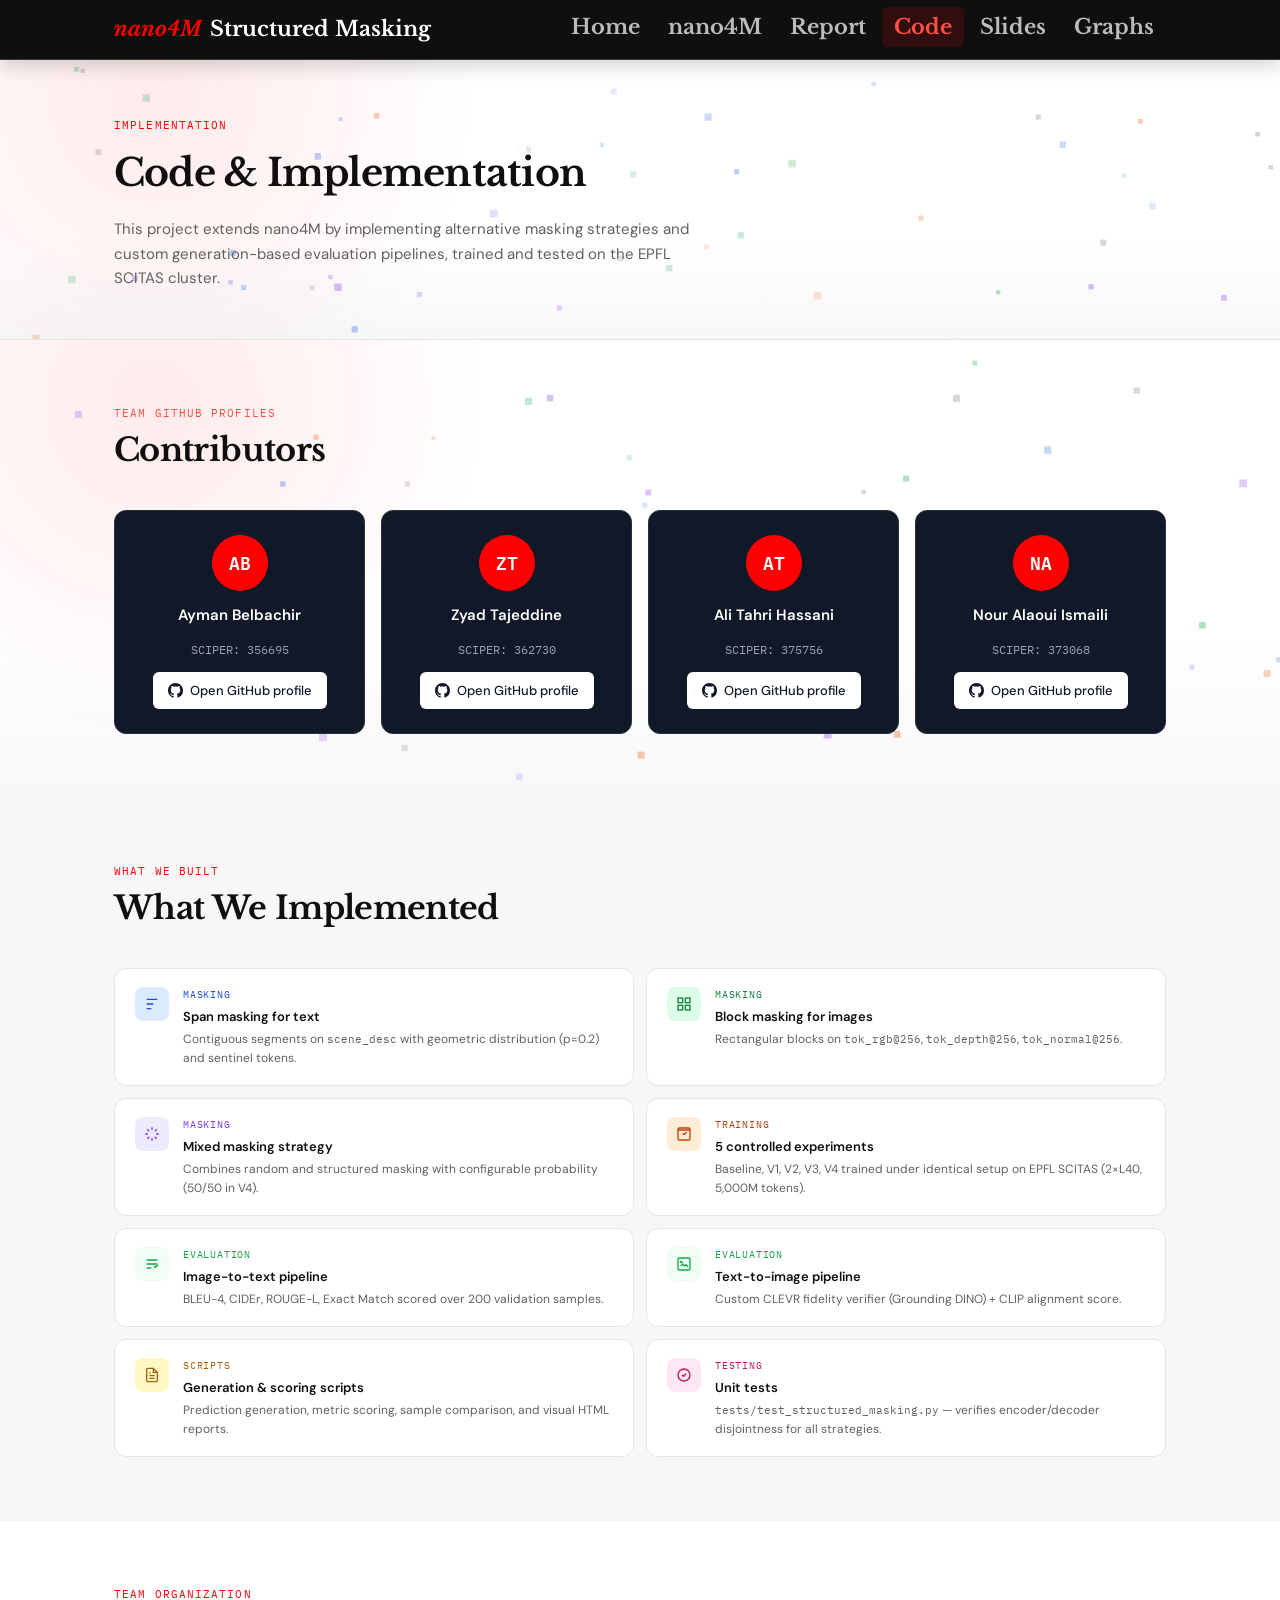
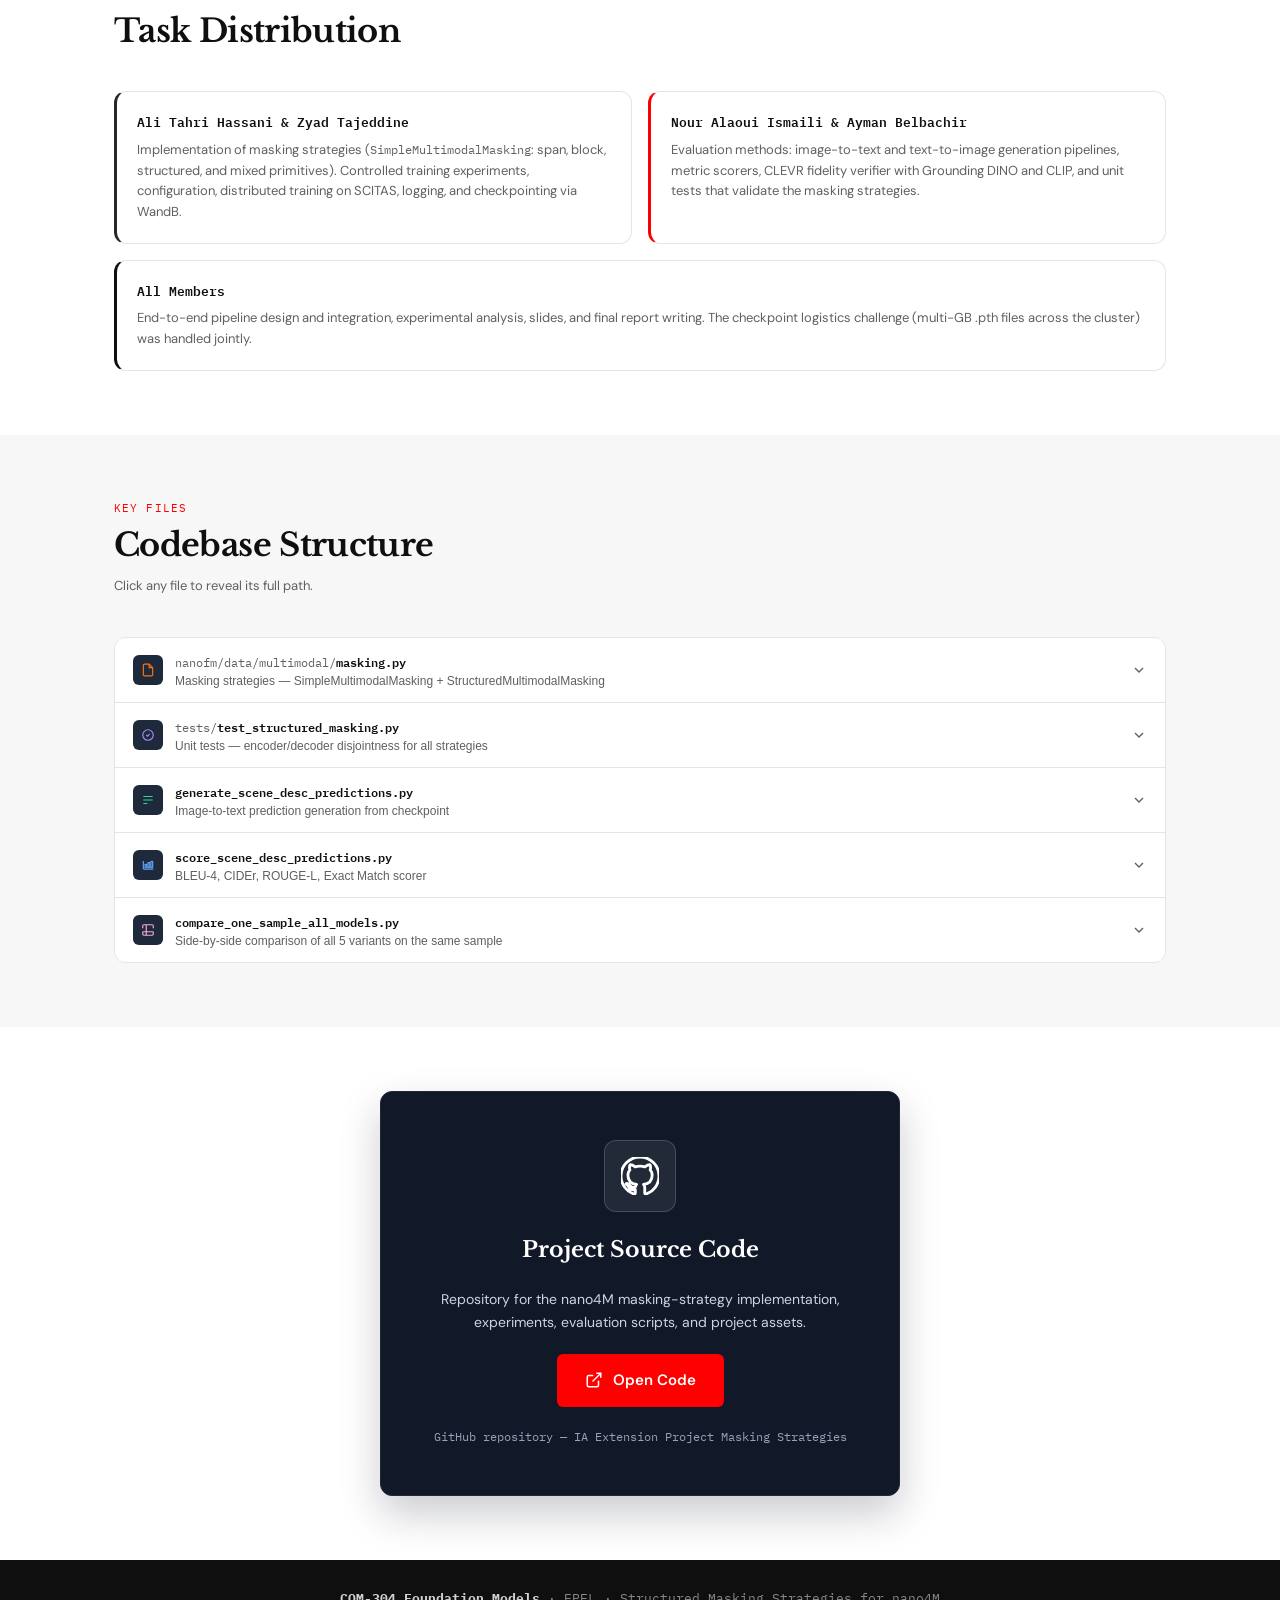
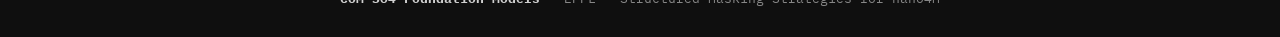
==== commit bf85bf25: "Update code.html" ====
--- a/code.html
+++ b/code.html
@@ -1,4 +1,4 @@
-﻿<!DOCTYPE html>
+<!DOCTYPE html>
 <html lang="en">
 <head>
   <meta charset="UTF-8">
@@ -254,9 +254,12 @@
         <p>End-to-end pipeline design and integration, experimental analysis, slides, and final report writing. The checkpoint logistics challenge (multi-GB .pth files across the cluster) was handled jointly.</p>
       </div>
     </div>
-
-    <hr class="divider">
-
+  </div>
+</section>
+
+<!-- Codebase Structure -->
+<section class="alt">
+  <div class="container">
     <div class="section-header">
       <div class="section-tag">Key files</div>
       <h2>Codebase Structure</h2>
@@ -390,6 +393,30 @@
         </div>
       </div>
 
+    </div>
+  </div>
+</section>
+
+<!-- Repository -->
+<section>
+  <div class="container">
+    <div class="download-card">
+      <div class="download-icon">
+        <svg width="42" height="42" viewBox="0 0 24 24" fill="currentColor" aria-hidden="true">
+          <path d="M12 0C5.37 0 0 5.37 0 12c0 5.31 3.435 9.795 8.205 11.385.6.105.825-.255.825-.57 0-.285-.015-1.23-.015-2.235-3.015.555-3.795-.735-4.035-1.41-.135-.345-.72-1.41-1.23-1.695-.42-.225-1.02-.78-.015-.795.945-.015 1.62.87 1.845 1.23 1.08 1.815 2.805 1.305 3.495.99.105-.78.42-1.305.765-1.605-2.67-.3-5.46-1.335-5.46-5.925 0-1.305.465-2.385 1.23-3.225-.12-.3-.54-1.53.12-3.18 0 0 1.005-.315 3.3 1.23.96-.27 1.98-.405 3-.405s2.04.135 3 .405c2.295-1.56 3.3-1.23 3.3-1.23.66 1.65.24 2.88.12 3.18.765.84 1.23 1.905 1.23 3.225 0 4.605-2.805 5.625-5.475 5.925.435.375.81 1.095.81 2.22 0 1.605-.015 2.895-.015 3.3 0 .315.225.69.825.57A12.02 12.02 0 0 0 24 12c0-6.63-5.37-12-12-12z"/>
+        </svg>
+      </div>
+      <h2>Project Source Code</h2>
+      <p>Repository for the nano4M masking-strategy implementation, experiments, evaluation scripts, and project assets.</p>
+      <a href="https://github.com/idk558/IA_Extension_Project_Masking-Strategies" target="_blank" rel="noopener noreferrer" class="btn-download">
+        <svg width="18" height="18" viewBox="0 0 24 24" fill="none" stroke="currentColor" stroke-width="2">
+          <path d="M18 13v6a2 2 0 0 1-2 2H5a2 2 0 0 1-2-2V8a2 2 0 0 1 2-2h6"/>
+          <polyline points="15 3 21 3 21 9"/>
+          <line x1="10" y1="14" x2="21" y2="3"/>
+        </svg>
+        Open Code
+      </a>
+      <span class="download-note">GitHub repository &mdash; IA Extension Project Masking Strategies</span>
     </div>
   </div>
 </section>
